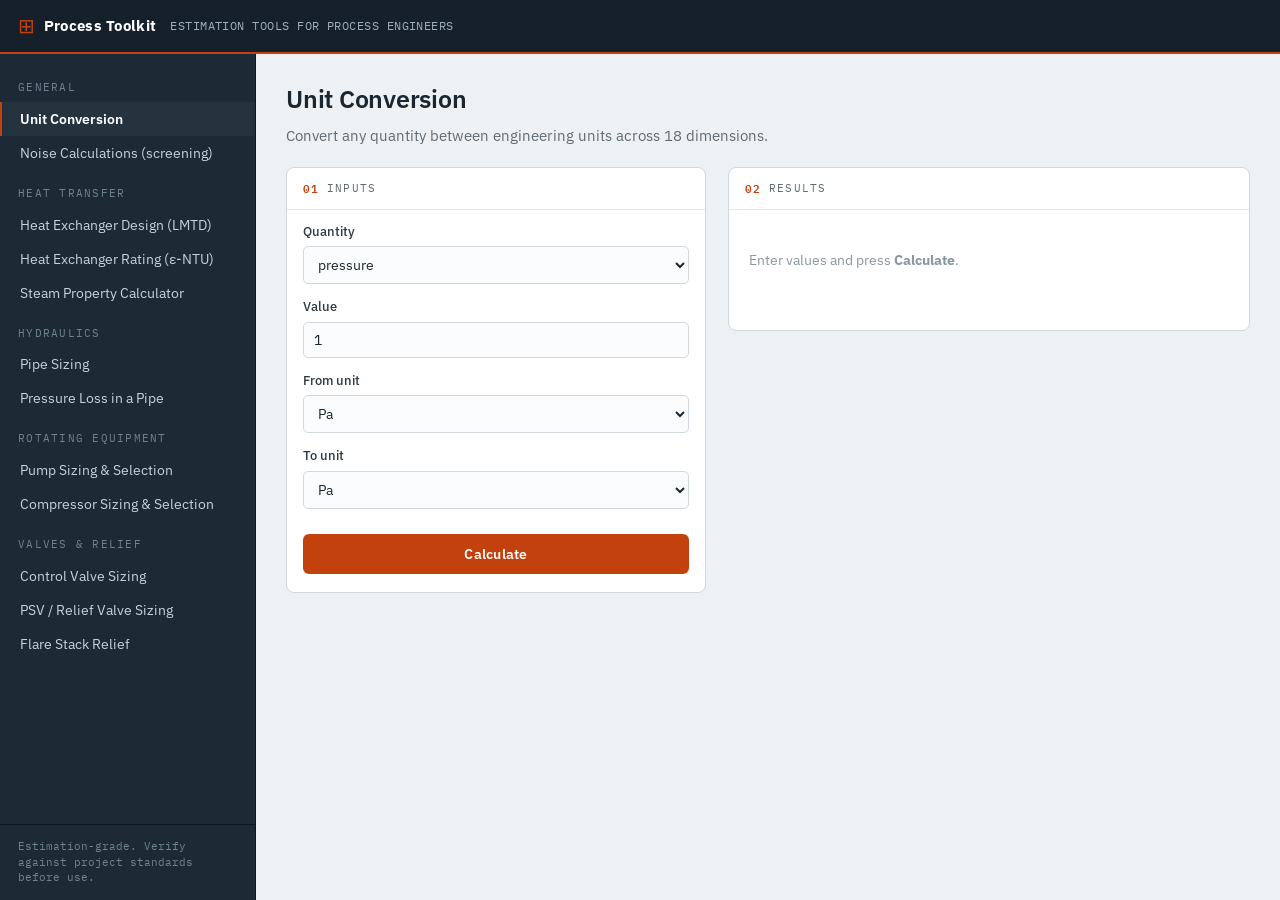
==== process-toolkit/index.html @ 37290ae5 "Initial commit" ====
<!DOCTYPE html>
<html lang="en">
<head>
  <meta charset="UTF-8" />
  <meta name="viewport" content="width=device-width, initial-scale=1.0" />
  <title>Process Toolkit — quick calcs for chemical process engineers</title>
  <meta name="description" content="Browser-based estimation tools for chemical process engineers: pipe & pump sizing, control valves, PSV, compressors, heat exchangers, steam properties, flare and more — with unit conversion, industry-standard limit checks and references." />
  <link rel="preconnect" href="https://fonts.googleapis.com" />
  <link rel="preconnect" href="https://fonts.gstatic.com" crossorigin />
  <link href="https://fonts.googleapis.com/css2?family=IBM+Plex+Mono:wght@400;500;600&family=IBM+Plex+Sans:wght@400;500;600;700&display=swap" rel="stylesheet" />
  <link rel="stylesheet" href="assets/styles.css" />
</head>
<body>
  <header class="topbar">
    <button id="navtoggle" class="navtoggle" aria-label="Toggle tool list">☰</button>
    <div class="brand">
      <span class="brand-mark">⊞</span>
      <span class="brand-name">Process Toolkit</span>
    </div>
    <div class="brand-tag">estimation tools for process engineers</div>
  </header>

  <div class="layout">
    <aside class="sidebar">
      <nav id="toolnav" class="toolnav"></nav>
      <div class="sidebar-foot">
        Estimation-grade. Verify against project standards before use.
      </div>
    </aside>

    <main class="main">
      <div class="tool-head">
        <h1 id="toolname" class="tool-title">—</h1>
        <p id="toolblurb" class="tool-blurb"></p>
      </div>

      <div class="panels">
        <section class="panel inputs-panel">
          <div class="panel-h"><span class="panel-h-num">01</span> Inputs</div>
          <div id="toolform" class="toolform"></div>
          <button id="calcbtn" class="calc-btn">Calculate</button>
        </section>

        <section class="panel results-panel">
          <div class="panel-h"><span class="panel-h-num">02</span> Results</div>
          <div id="results" class="results">
            <div class="placeholder">Select a tool to begin.</div>
          </div>
        </section>
      </div>
    </main>
  </div>

  <!-- load order: core namespace, then engines, then tools, then UI -->
  <script src="js/core.js"></script>
  <script src="js/units.js"></script>
  <script src="js/standards.js"></script>
  <script src="js/fluids.js"></script>
  <script src="js/steam.js"></script>
  <script src="js/tools/basic.js"></script>
  <script src="js/tools/hydraulics.js"></script>
  <script src="js/tools/valves.js"></script>
  <script src="js/tools/compressor.js"></script>
  <script src="js/tools/heat-exchanger.js"></script>
  <script src="js/tools/flare-noise.js"></script>
  <script src="js/tools/steam-tool.js"></script>
  <script src="js/app.js"></script>
</body>
</html>
---- process-toolkit/assets/styles.css ----
/* Process Toolkit — "engineering instrument" theme.
 * IBM Plex Sans/Mono, calm slate palette, tabular numerals, status chips. */

:root {
  --ink:        #15202b;   /* chassis / chrome */
  --ink-2:      #1d2a36;
  --surface:    #eef1f3;   /* working surface */
  --paper:      #ffffff;   /* cards */
  --line:       #d2d9de;   /* hairlines */
  --line-soft:  #e3e8eb;
  --text:       #1b2730;
  --muted:      #5d6b75;
  --faint:      #8a97a0;
  --accent:     #c2410c;   /* calibration orange — process safety vernacular */
  --accent-ink: #9a3412;
  --ok:         #1f7a4d;
  --ok-bg:      #e6f4ec;
  --warn:       #9a6b00;
  --warn-bg:    #fbf1d9;
  --fail:       #b3261e;
  --fail-bg:    #fae9e8;
  --mono: "IBM Plex Mono", ui-monospace, "SFMono-Regular", Menlo, Consolas, monospace;
  --sans: "IBM Plex Sans", system-ui, -apple-system, "Segoe UI", Roboto, sans-serif;
}

* { box-sizing: border-box; }
html, body { margin: 0; padding: 0; }
body {
  font-family: var(--sans);
  color: var(--text);
  background: var(--surface);
  font-size: 15px;
  line-height: 1.5;
  -webkit-font-smoothing: antialiased;
}
h1, h2, h3 { margin: 0; font-weight: 600; }

/* ---------- top bar ---------- */
.topbar {
  display: flex; align-items: center; gap: 14px;
  background: var(--ink); color: #fff;
  padding: 0 18px; height: 54px;
  border-bottom: 2px solid var(--accent);
  position: sticky; top: 0; z-index: 30;
}
.brand { display: flex; align-items: center; gap: 9px; }
.brand-mark { color: var(--accent); font-size: 20px; line-height: 1; }
.brand-name { font-weight: 700; letter-spacing: 0.02em; }
.brand-tag {
  font-family: var(--mono); font-size: 11.5px; color: #9fb0bd;
  letter-spacing: 0.04em; text-transform: uppercase;
}
.navtoggle {
  display: none; background: none; border: 0; color: #fff;
  font-size: 20px; cursor: pointer; padding: 4px 6px;
}

/* ---------- layout ---------- */
.layout { display: grid; grid-template-columns: 256px 1fr; min-height: calc(100vh - 54px); }

.sidebar {
  background: var(--ink-2); color: #c7d2da;
  border-right: 1px solid #0d161d;
  display: flex; flex-direction: column;
  position: sticky; top: 54px; height: calc(100vh - 54px); overflow-y: auto;
}
.toolnav { padding: 10px 0; flex: 1; }
.nav-cat {
  font-family: var(--mono); font-size: 10.5px; letter-spacing: 0.12em;
  text-transform: uppercase; color: #6f8290;
  padding: 16px 18px 6px;
}
.nav-item {
  display: block; width: 100%; text-align: left;
  background: none; border: 0; color: #c7d2da;
  font-family: var(--sans); font-size: 14px;
  padding: 8px 18px; cursor: pointer; border-left: 2px solid transparent;
}
.nav-item:hover { background: #25333f; color: #fff; }
.nav-item.active {
  background: #25333f; color: #fff; border-left-color: var(--accent);
  font-weight: 600;
}
.sidebar-foot {
  font-family: var(--mono); font-size: 10.5px; color: #6f8290;
  padding: 14px 18px; border-top: 1px solid #0d161d; line-height: 1.5;
}

/* ---------- main ---------- */
.main { padding: 26px 30px 60px; max-width: 1100px; }
.tool-head { margin-bottom: 20px; }
.tool-title { font-size: 25px; letter-spacing: -0.01em; }
.tool-blurb { color: var(--muted); margin: 7px 0 0; max-width: 70ch; }

.panels { display: grid; grid-template-columns: minmax(320px, 420px) 1fr; gap: 22px; align-items: start; }
.panel { background: var(--paper); border: 1px solid var(--line); border-radius: 8px; }
.panel-h {
  font-family: var(--mono); font-size: 11px; letter-spacing: 0.1em;
  text-transform: uppercase; color: var(--muted);
  padding: 12px 16px; border-bottom: 1px solid var(--line-soft);
  display: flex; align-items: center; gap: 8px;
}
.panel-h-num { color: var(--accent); font-weight: 600; }

/* ---------- form ---------- */
.toolform { padding: 12px 16px 4px; }
.field { margin-bottom: 13px; }
.field-label { display: block; font-size: 13px; font-weight: 500; margin-bottom: 5px; color: #2c3a44; }
.field-label .opt { color: var(--faint); font-weight: 400; }
.field-controls { display: flex; gap: 8px; }
.control {
  font-family: var(--sans); font-size: 14px; color: var(--text);
  background: #fbfcfd; border: 1px solid var(--line); border-radius: 5px;
  padding: 8px 10px; width: 100%;
}
.control:focus { outline: 2px solid var(--accent); outline-offset: -1px; border-color: var(--accent); }
.control.num { font-family: var(--mono); font-variant-numeric: tabular-nums; flex: 1 1 auto; }
.control.unit { flex: 0 0 auto; width: auto; min-width: 92px; background: #f1f4f6; }
select.control { cursor: pointer; }
.field-help { font-size: 12px; color: var(--faint); margin-top: 4px; }

.calc-btn {
  margin: 8px 16px 18px; padding: 11px 18px;
  background: var(--accent); color: #fff; border: 0; border-radius: 6px;
  font-family: var(--sans); font-size: 14px; font-weight: 600; letter-spacing: 0.02em;
  cursor: pointer; width: calc(100% - 32px);
}
.calc-btn:hover { background: var(--accent-ink); }
.calc-btn:focus { outline: 2px solid var(--ink); outline-offset: 2px; }

/* ---------- results ---------- */
.results { padding: 16px; min-height: 120px; }
.placeholder { color: var(--faint); font-size: 14px; padding: 24px 4px; }

.outs { display: grid; grid-template-columns: repeat(auto-fill, minmax(210px, 1fr)); gap: 10px; }
.out { border: 1px solid var(--line-soft); border-radius: 6px; padding: 11px 12px; background: #fcfdfe; }
.out-label { font-size: 12px; color: var(--muted); margin-bottom: 5px; }
.out-valwrap { display: flex; align-items: baseline; gap: 6px; flex-wrap: wrap; }
.out-val {
  font-family: var(--mono); font-variant-numeric: tabular-nums;
  font-size: 21px; font-weight: 500; color: var(--ink); letter-spacing: -0.01em;
}
.out-unit { font-family: var(--mono); font-size: 13px; color: var(--muted); }
.out-unit-sel { width: auto; min-width: 84px; padding: 3px 6px; font-size: 12px; }
.out-hint { font-size: 11.5px; color: var(--faint); margin-top: 5px; }

/* ---------- status chips ---------- */
.section-h { font-size: 13px; text-transform: uppercase; letter-spacing: 0.08em; color: var(--muted); margin: 20px 0 9px; font-family: var(--mono); font-weight: 600; }
.check { border: 1px solid var(--line-soft); border-left-width: 3px; border-radius: 5px; padding: 10px 12px; margin-bottom: 8px; background: #fcfdfe; }
.check.ok { border-left-color: var(--ok); }
.check.warn { border-left-color: var(--warn); }
.check.fail { border-left-color: var(--fail); }
.check-head { display: flex; align-items: center; gap: 9px; margin-bottom: 3px; }
.check-label { font-weight: 600; font-size: 13.5px; }
.badge {
  font-family: var(--mono); font-size: 10.5px; font-weight: 600; letter-spacing: 0.06em;
  padding: 2px 7px; border-radius: 3px;
}
.badge.ok { background: var(--ok-bg); color: var(--ok); }
.badge.warn { background: var(--warn-bg); color: var(--warn); }
.badge.fail { background: var(--fail-bg); color: var(--fail); }
.check-detail { font-size: 13px; color: #34424c; }
.check-ref { font-family: var(--mono); font-size: 11px; color: var(--faint); margin-top: 4px; }

.notes { margin-top: 14px; }
.note { font-size: 12.5px; color: var(--muted); padding: 4px 0 4px 14px; position: relative; }
.note::before { content: "›"; position: absolute; left: 2px; color: var(--accent); }
.refs { margin-top: 16px; padding-top: 12px; border-top: 1px solid var(--line-soft); font-size: 12px; color: var(--faint); font-family: var(--mono); line-height: 1.6; }
.refs-h { color: var(--muted); font-weight: 600; }

/* ---------- responsive ---------- */
@media (max-width: 900px) {
  .panels { grid-template-columns: 1fr; }
  .layout { grid-template-columns: 1fr; }
  .navtoggle { display: block; }
  .sidebar {
    position: fixed; top: 54px; left: 0; width: 256px; z-index: 25;
    transform: translateX(-100%); transition: transform 0.2s ease;
  }
  body.nav-open .sidebar { transform: translateX(0); }
  .main { padding: 20px 16px 50px; }
}

@media (prefers-reduced-motion: reduce) {
  .sidebar { transition: none; }
}
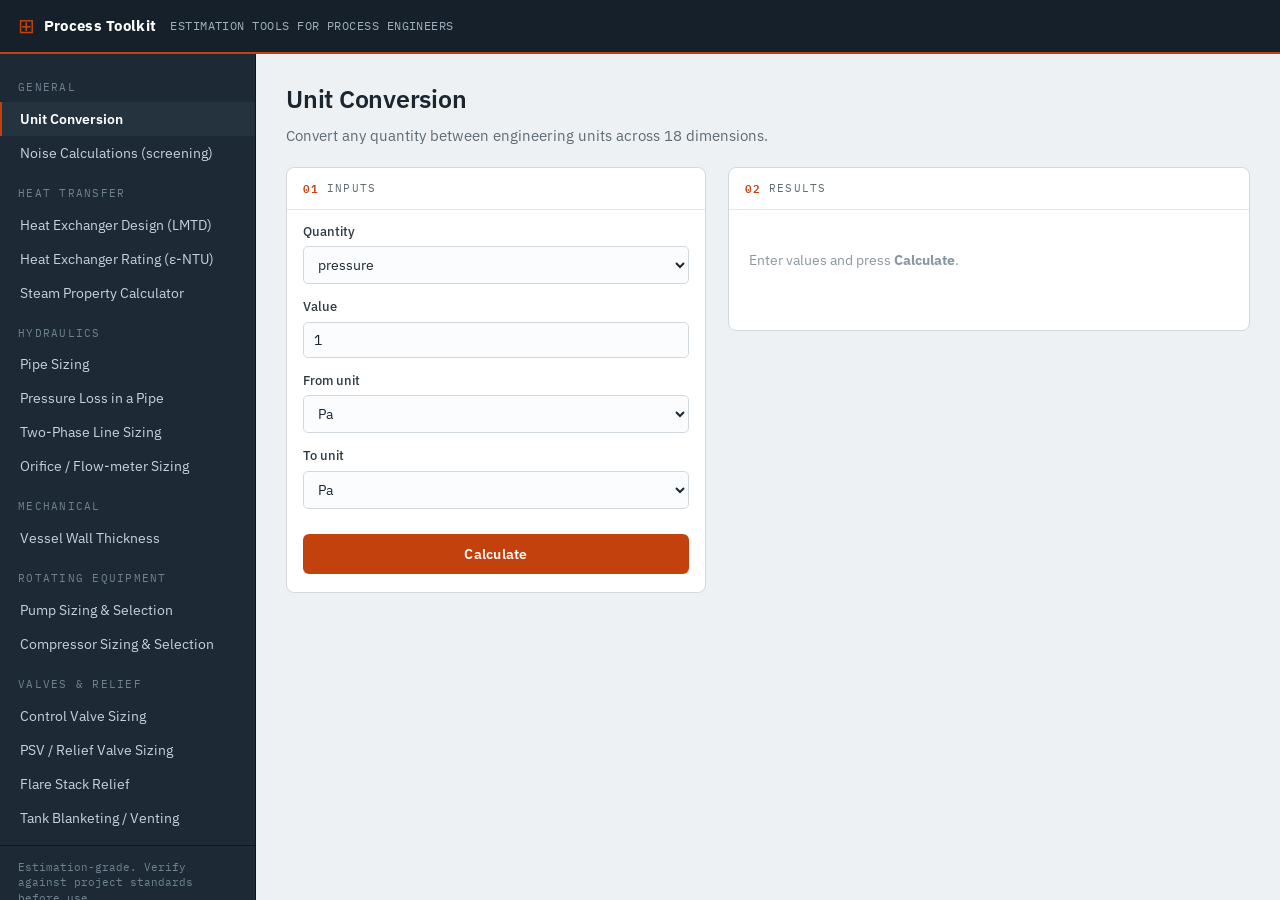
==== commit c5f9dcda: "changes to tool loading algo" ====
--- a/process-toolkit/index.html
+++ b/process-toolkit/index.html
@@ -51,19 +51,15 @@
     </main>
   </div>
 
-  <!-- load order: core namespace, then engines, then tools, then UI -->
+  <!-- load order: core namespace, then engines, then UI, then tools via manifest -->
   <script src="js/core.js"></script>
   <script src="js/units.js"></script>
   <script src="js/standards.js"></script>
   <script src="js/fluids.js"></script>
   <script src="js/steam.js"></script>
-  <script src="js/tools/basic.js"></script>
-  <script src="js/tools/hydraulics.js"></script>
-  <script src="js/tools/valves.js"></script>
-  <script src="js/tools/compressor.js"></script>
-  <script src="js/tools/heat-exchanger.js"></script>
-  <script src="js/tools/flare-noise.js"></script>
-  <script src="js/tools/steam-tool.js"></script>
   <script src="js/app.js"></script>
+  <!-- tools are listed in js/tools/_manifest.js — add new tools there, not here -->
+  <script src="js/tools/_manifest.js"></script>
+  <script src="js/load-tools.js"></script>
 </body>
 </html>
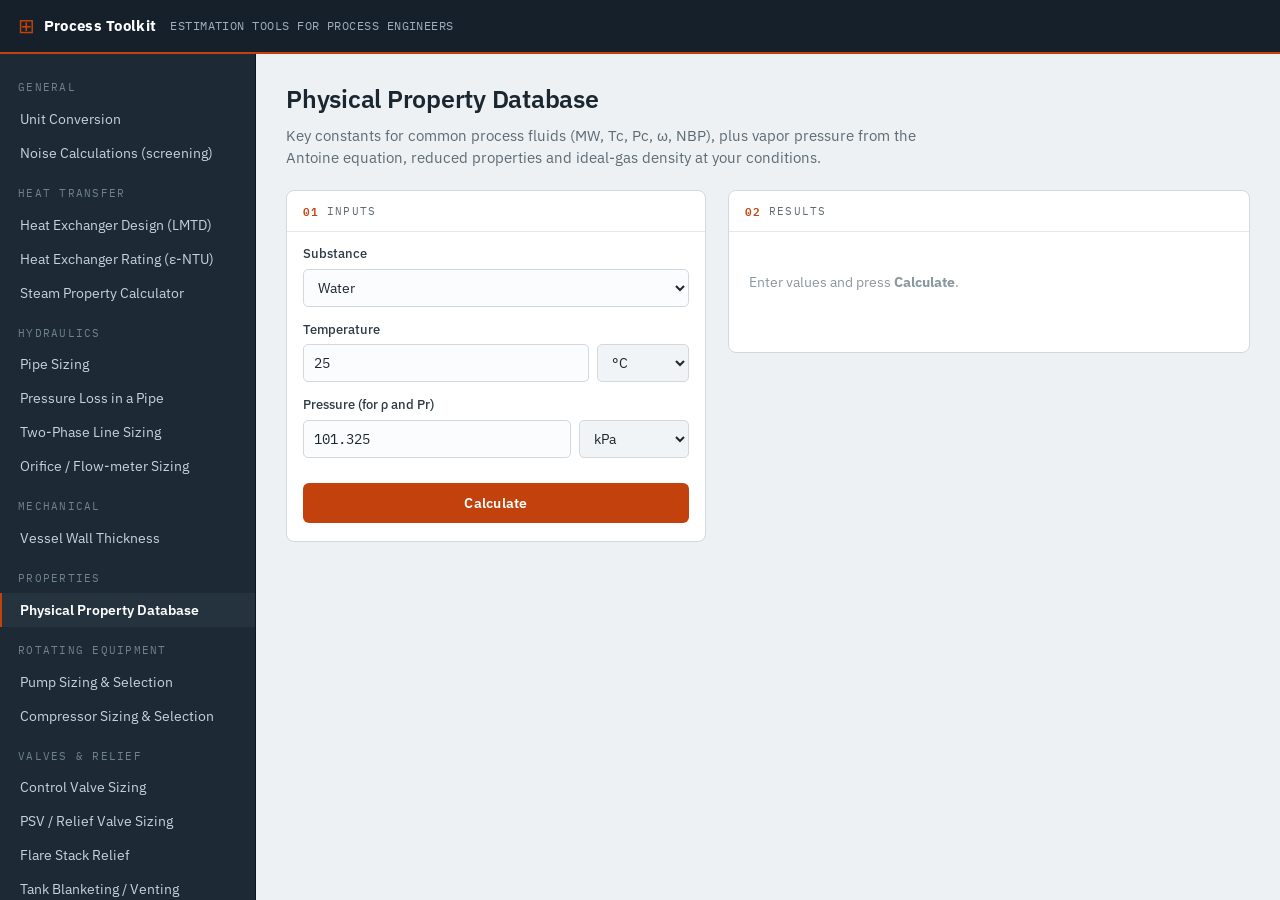
==== commit 5c6715bb: "added property database" ====
--- a/process-toolkit/index.html
+++ b/process-toolkit/index.html
@@ -51,15 +51,32 @@
     </main>
   </div>
 
-  <!-- load order: core namespace, then engines, then UI, then tools via manifest -->
+  <!-- engines (load first) -->
   <script src="js/core.js"></script>
   <script src="js/units.js"></script>
   <script src="js/standards.js"></script>
   <script src="js/fluids.js"></script>
   <script src="js/steam.js"></script>
+
+  <!-- ================= TOOLS =================
+       To add a tool: drop your file in js/tools/ and add ONE <script> line
+       in this block. It then appears in the sidebar under its `category`.
+       (Engines above and app.js below stay as-is.) -->
+  <script src="js/tools/properties.js"></script>        <!-- Physical Property Database -->
+  <script src="js/tools/basic.js"></script>            <!-- Unit Conversion, Pipe Sizing -->
+  <script src="js/tools/hydraulics.js"></script>       <!-- Pressure Loss, Pump Sizing -->
+  <script src="js/tools/two-phase.js"></script>        <!-- Two-Phase Line Sizing -->
+  <script src="js/tools/valves.js"></script>           <!-- Control Valve, PSV -->
+  <script src="js/tools/orifice.js"></script>          <!-- Orifice / Flow-meter Sizing -->
+  <script src="js/tools/compressor.js"></script>       <!-- Compressor Sizing -->
+  <script src="js/tools/heat-exchanger.js"></script>   <!-- HX Design, HX Rating -->
+  <script src="js/tools/flare-noise.js"></script>      <!-- Flare Stack, Noise -->
+  <script src="js/tools/steam-tool.js"></script>       <!-- Steam Properties -->
+  <script src="js/tools/tank-blanketing.js"></script>  <!-- Tank Blanketing / Venting -->
+  <script src="js/tools/vessel-thickness.js"></script> <!-- Vessel Wall Thickness -->
+  <!-- =============== END TOOLS =============== -->
+
+  <!-- UI engine (loads last, builds the page from whatever tools registered) -->
   <script src="js/app.js"></script>
-  <!-- tools are listed in js/tools/_manifest.js — add new tools there, not here -->
-  <script src="js/tools/_manifest.js"></script>
-  <script src="js/load-tools.js"></script>
 </body>
 </html>
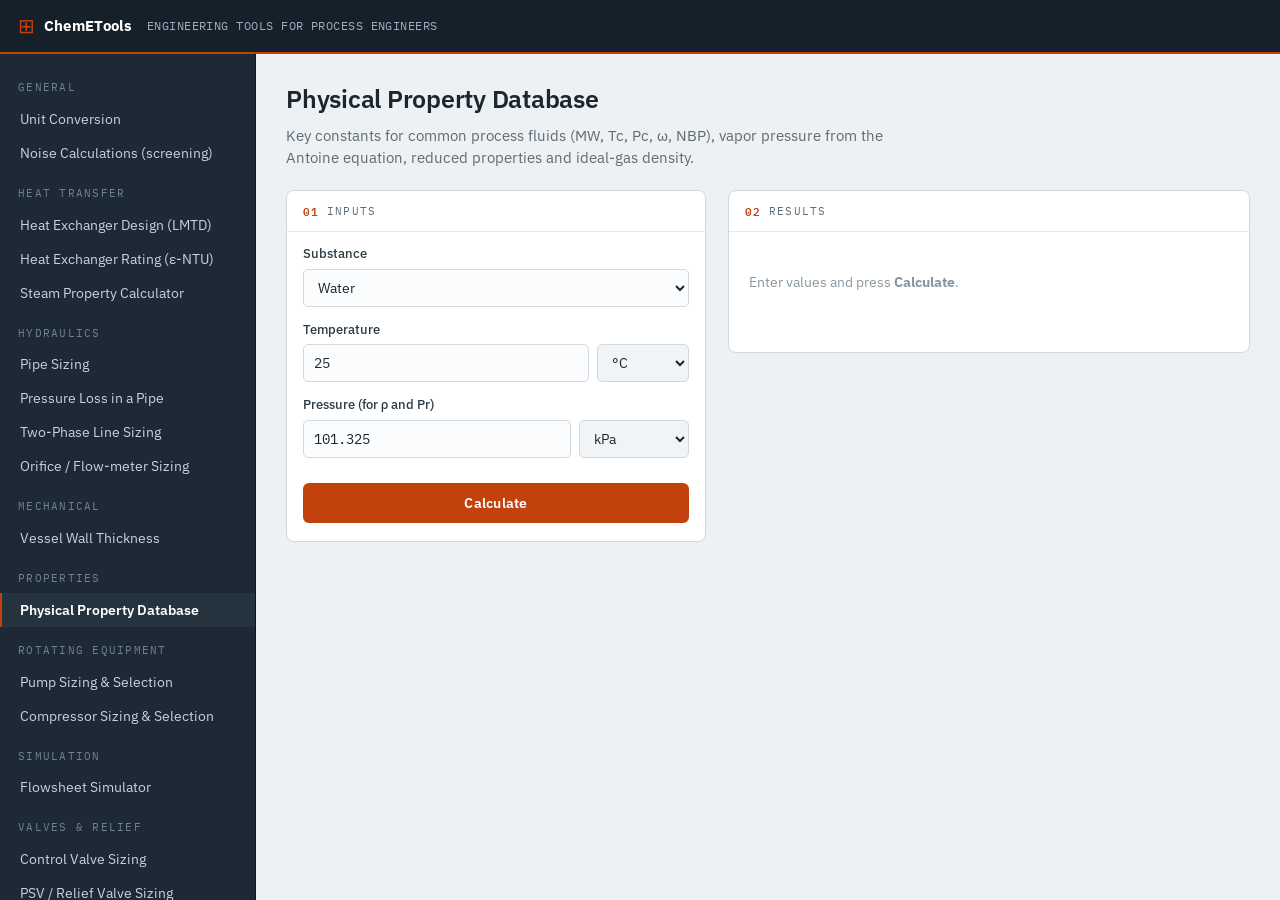
==== commit 3eb3549c: "rebrand to ChemETools, add flowsheet simulator as embedded tool - Rebrand site from "Process Toolkit" ====
--- a/process-toolkit/index.html
+++ b/process-toolkit/index.html
@@ -3,8 +3,8 @@
 <head>
   <meta charset="UTF-8" />
   <meta name="viewport" content="width=device-width, initial-scale=1.0" />
-  <title>Process Toolkit — quick calcs for chemical process engineers</title>
-  <meta name="description" content="Browser-based estimation tools for chemical process engineers: pipe & pump sizing, control valves, PSV, compressors, heat exchangers, steam properties, flare and more — with unit conversion, industry-standard limit checks and references." />
+  <title>ChemETools — quick calcs for chemical process engineers</title>
+  <meta name="description" content="Browser-based engineering tools for chemical process engineers: flowsheet simulation, pipe &amp; pump sizing, control valves, PSV, compressors, heat exchangers, steam properties, flare and more — with unit conversion, industry-standard limit checks and references." />
   <link rel="preconnect" href="https://fonts.googleapis.com" />
   <link rel="preconnect" href="https://fonts.gstatic.com" crossorigin />
   <link href="https://fonts.googleapis.com/css2?family=IBM+Plex+Mono:wght@400;500;600&family=IBM+Plex+Sans:wght@400;500;600;700&display=swap" rel="stylesheet" />
@@ -15,9 +15,9 @@
     <button id="navtoggle" class="navtoggle" aria-label="Toggle tool list">☰</button>
     <div class="brand">
       <span class="brand-mark">⊞</span>
-      <span class="brand-name">Process Toolkit</span>
+      <span class="brand-name">ChemETools</span>
     </div>
-    <div class="brand-tag">estimation tools for process engineers</div>
+    <div class="brand-tag">engineering tools for process engineers</div>
   </header>
 
   <div class="layout">
@@ -57,6 +57,7 @@
   <script src="js/standards.js"></script>
   <script src="js/fluids.js"></script>
   <script src="js/steam.js"></script>
+  <script src="js/components.js"></script>
 
   <!-- ================= TOOLS =================
        To add a tool: drop your file in js/tools/ and add ONE <script> line
@@ -74,6 +75,7 @@
   <script src="js/tools/steam-tool.js"></script>       <!-- Steam Properties -->
   <script src="js/tools/tank-blanketing.js"></script>  <!-- Tank Blanketing / Venting -->
   <script src="js/tools/vessel-thickness.js"></script> <!-- Vessel Wall Thickness -->
+  <script src="js/tools/flowsheet.js"></script>        <!-- Flowsheet Simulator -->
   <!-- =============== END TOOLS =============== -->
 
   <!-- UI engine (loads last, builds the page from whatever tools registered) -->
--- a/process-toolkit/assets/styles.css
+++ b/process-toolkit/assets/styles.css
@@ -168,6 +168,34 @@
 .refs { margin-top: 16px; padding-top: 12px; border-top: 1px solid var(--line-soft); font-size: 12px; color: var(--faint); font-family: var(--mono); line-height: 1.6; }
 .refs-h { color: var(--muted); font-weight: 600; }
 
+/* ---------- embed tool (full-panel iframe) ---------- */
+.layout.embed-active {
+  height: calc(100vh - 54px);
+  overflow: hidden;
+}
+.layout.embed-active .main {
+  padding: 0;
+  max-width: 100%;
+  display: flex;
+  flex-direction: column;
+  overflow: hidden;
+  height: 100%;
+}
+.layout.embed-active .tool-head { display: none; }
+.layout.embed-active .panels {
+  flex: 1;
+  display: flex;
+  min-height: 0;
+  gap: 0;
+}
+.embed-frame {
+  flex: 1;
+  width: 100%;
+  height: 100%;
+  border: none;
+  display: block;
+}
+
 /* ---------- responsive ---------- */
 @media (max-width: 900px) {
   .panels { grid-template-columns: 1fr; }
